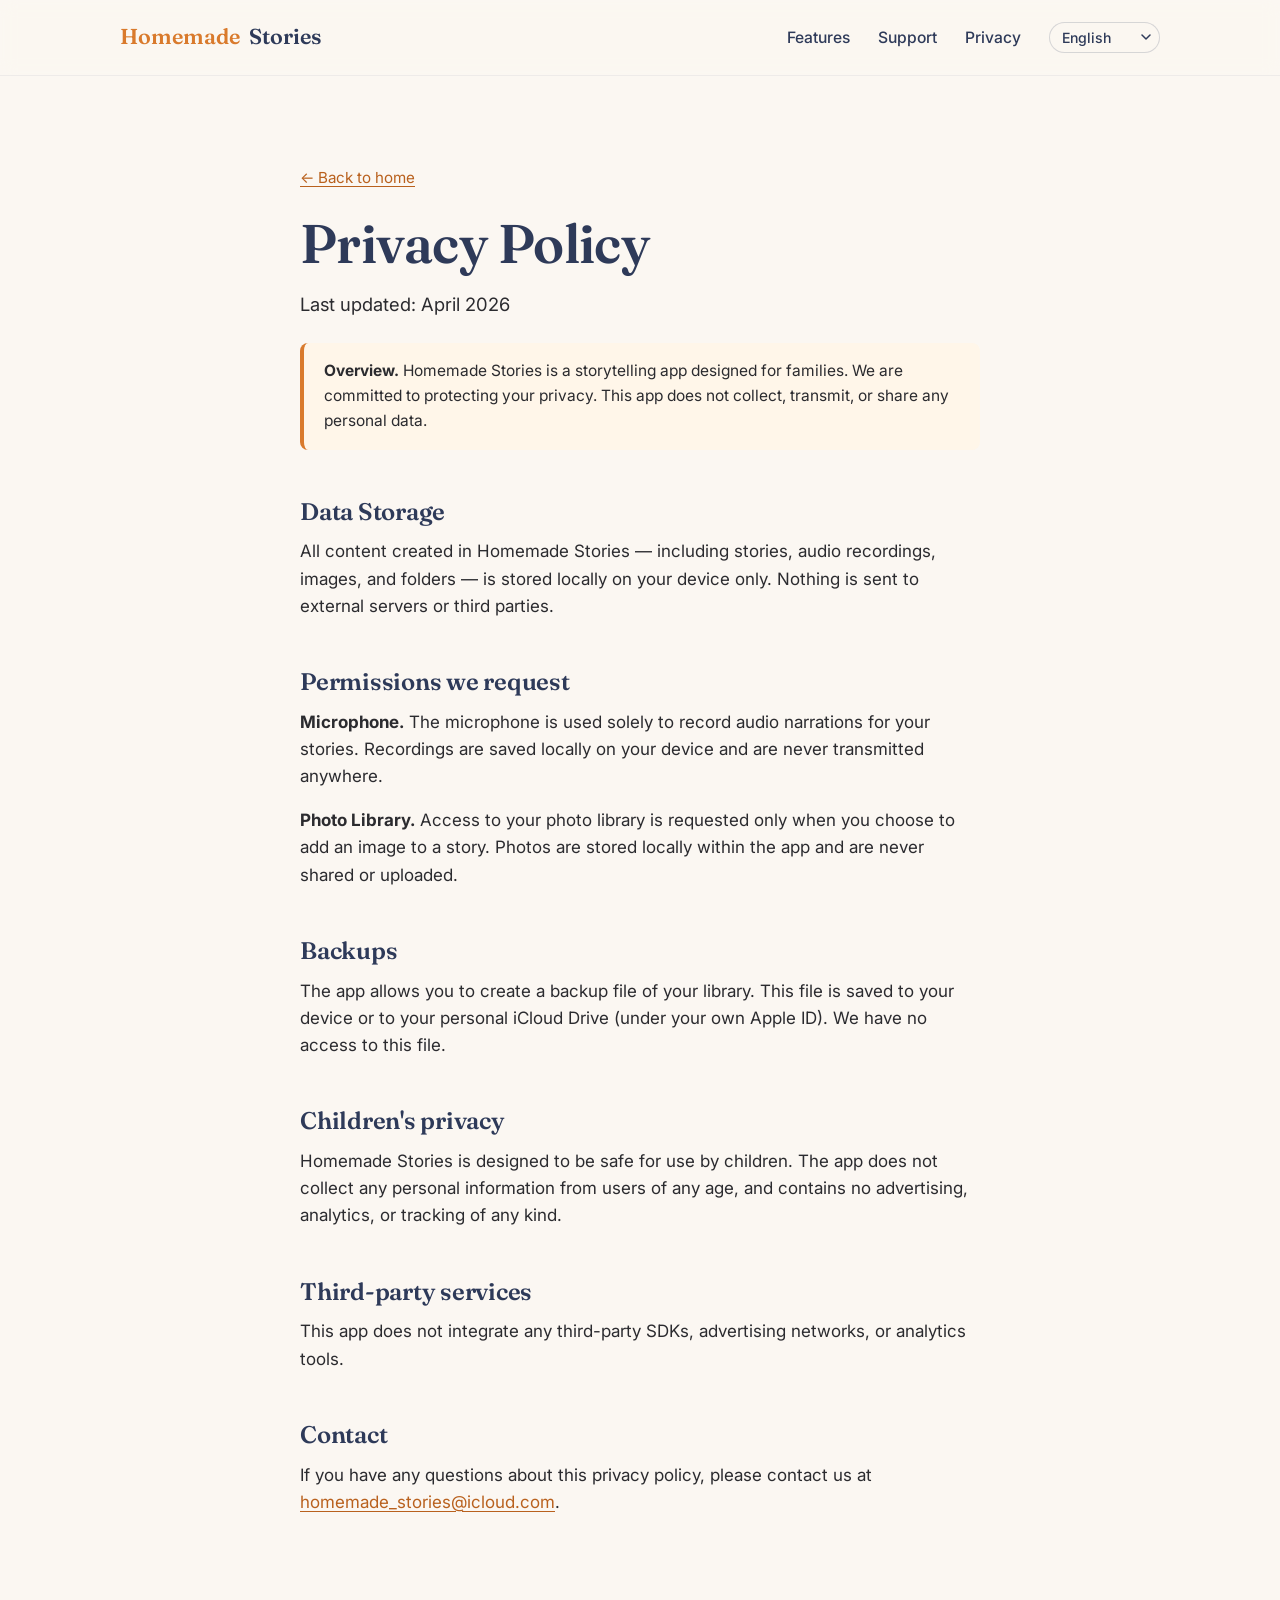
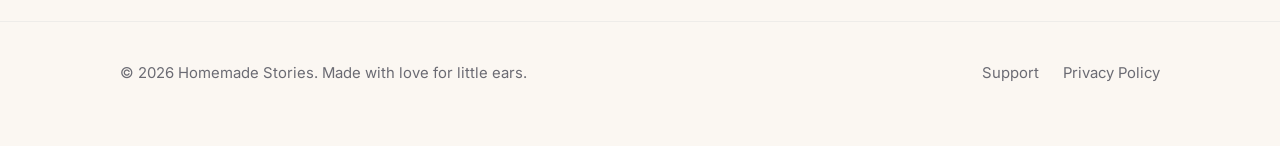
==== privacy.html @ 041660ac "Initial website commit" ====
<!doctype html>
<html lang="en" dir="ltr" data-page="privacy">
<head>
  <meta charset="utf-8" />
  <meta name="viewport" content="width=device-width, initial-scale=1" />
  <title>Privacy Policy — Homemade Stories</title>
  <meta name="description" content="How Homemade Stories handles your data and protects children's privacy." />
  <meta name="theme-color" content="#FBF7F2" />
  <link rel="icon" href="assets/logo.png" type="image/png" />
  <link rel="preconnect" href="https://fonts.googleapis.com" />
  <link rel="preconnect" href="https://fonts.gstatic.com" crossorigin />
  <link rel="stylesheet" href="https://fonts.googleapis.com/css2?family=Fraunces:opsz,wght@9..144,500;9..144,600;9..144,700&family=Inter:wght@400;500;600&display=swap" />
  <link rel="stylesheet" href="styles.css" />
</head>
<body>
  <header class="site-header">
    <div class="container">
      <a href="index.html" class="brand" aria-label="Homemade Stories home">
        <span class="brand-orange">Homemade</span><span>&nbsp;Stories</span>
      </a>
      <nav class="nav" aria-label="Primary">
        <a href="index.html#features" data-i18n="nav.features">Features</a>
        <a href="support.html" data-i18n="nav.support">Support</a>
        <a href="privacy.html" aria-current="page" data-i18n="nav.privacy">Privacy</a>
        <label class="sr-only" for="langSwitcherHeader" data-i18n="nav.lang_label">Choose language</label>
        <select class="lang-switcher" id="langSwitcherHeader" aria-label="Choose language"></select>
      </nav>
    </div>
  </header>

  <main class="page">
    <div class="container">
      <a class="back-link" href="index.html" data-i18n="privacy.back">← Back to home</a>
      <h1 data-i18n="privacy.h1">Privacy Policy</h1>
      <p class="lead" data-i18n="privacy.last_updated">Last updated: April 2026</p>

      <div class="notice" data-i18n-html="privacy.overview_html"><strong>Overview.</strong> Homemade Stories is a storytelling app designed for families. We are committed to protecting your privacy. This app does not collect, transmit, or share any personal data.</div>

      <h2 data-i18n="privacy.data_h2">Data Storage</h2>
      <p data-i18n="privacy.data_body">All content created in Homemade Stories — including stories, audio recordings, images, and folders — is stored locally on your device only. Nothing is sent to external servers or third parties.</p>

      <h2 data-i18n="privacy.perms_h2">Permissions we request</h2>
      <p data-i18n-html="privacy.mic_html"><strong>Microphone.</strong> The microphone is used solely to record audio narrations for your stories. Recordings are saved locally on your device and are never transmitted anywhere.</p>
      <p data-i18n-html="privacy.photo_html"><strong>Photo Library.</strong> Access to your photo library is requested only when you choose to add an image to a story. Photos are stored locally within the app and are never shared or uploaded.</p>

      <h2 data-i18n="privacy.backups_h2">Backups</h2>
      <p data-i18n="privacy.backups_body">The app allows you to create a backup file of your library. This file is saved to your device or to your personal iCloud Drive (under your own Apple ID). We have no access to this file.</p>

      <h2 data-i18n="privacy.children_h2">Children's privacy</h2>
      <p data-i18n="privacy.children_body">Homemade Stories is designed to be safe for use by children. The app does not collect any personal information from users of any age, and contains no advertising, analytics, or tracking of any kind.</p>

      <h2 data-i18n="privacy.thirdparty_h2">Third-party services</h2>
      <p data-i18n="privacy.thirdparty_body">This app does not integrate any third-party SDKs, advertising networks, or analytics tools.</p>

      <h2 data-i18n="privacy.contact_h2">Contact</h2>
      <p data-i18n-html="privacy.contact_html">If you have any questions about this privacy policy, please contact us at <a href="mailto:homemade_stories@icloud.com">homemade_stories@icloud.com</a>.</p>
    </div>
  </main>

  <footer class="site-footer">
    <div class="container">
      <div data-i18n="footer.copyright">© 2026 Homemade Stories. Made with love for little ears.</div>
      <nav aria-label="Footer">
        <a href="support.html" data-i18n="footer.support">Support</a>
        <a href="privacy.html" data-i18n="footer.privacy">Privacy Policy</a>
      </nav>
    </div>
  </footer>

  <script src="translations.js"></script>
  <script src="lang.js"></script>
</body>
</html>
---- styles.css ----
/* Homemade Stories — shared styles */

:root {
  --orange: #D97A2C;
  --orange-dark: #B9611E;
  --navy: #2E3A59;
  --blush: #F4CFC6;
  --mint: #B7D8C6;
  --cream: #FBF7F2;
  --cream-warm: #F5EDE1;
  --ink: #2B2B2F;
  --muted: #6B6B73;
  --card: #FFFFFF;
  --shadow-sm: 0 1px 2px rgba(46, 58, 89, 0.06), 0 2px 8px rgba(46, 58, 89, 0.06);
  --shadow-md: 0 4px 12px rgba(46, 58, 89, 0.08), 0 12px 32px rgba(46, 58, 89, 0.08);
  --radius-sm: 12px;
  --radius-md: 20px;
  --radius-lg: 32px;
  --max-width: 1120px;
  --gutter: clamp(20px, 5vw, 40px);
}

*, *::before, *::after { box-sizing: border-box; }

html { scroll-behavior: smooth; }

body {
  margin: 0;
  font-family: 'Inter', -apple-system, BlinkMacSystemFont, 'Segoe UI', Roboto, sans-serif;
  font-size: 17px;
  line-height: 1.6;
  color: var(--ink);
  background: var(--cream);
  -webkit-font-smoothing: antialiased;
  -moz-osx-font-smoothing: grayscale;
}

img { max-width: 100%; height: auto; display: block; }

h1, h2, h3 {
  font-family: 'Fraunces', 'Playfair Display', Georgia, serif;
  color: var(--navy);
  font-weight: 600;
  letter-spacing: -0.01em;
  margin: 0 0 0.5em;
}

h1 { font-size: clamp(2.1rem, 4.6vw, 3.4rem); line-height: 1.1; }
h2 { font-size: clamp(1.7rem, 3.2vw, 2.4rem); line-height: 1.2; }
h3 { font-size: 1.25rem; line-height: 1.3; }

p { margin: 0 0 1em; color: var(--ink); }
p.lead { font-size: 1.15rem; color: var(--muted); }

a {
  color: var(--orange-dark);
  text-decoration: none;
  transition: color 0.15s ease;
}
a:hover { color: var(--orange); }

:focus-visible {
  outline: 3px solid var(--orange);
  outline-offset: 3px;
  border-radius: 4px;
}

/* Layout helpers */
.container {
  max-width: var(--max-width);
  margin: 0 auto;
  padding: 0 var(--gutter);
}

section { padding: clamp(56px, 9vw, 112px) 0; }

/* Header */
.site-header {
  padding: 20px 0;
  background: var(--cream);
  border-bottom: 1px solid rgba(46, 58, 89, 0.06);
  position: sticky;
  top: 0;
  z-index: 10;
  backdrop-filter: saturate(180%) blur(8px);
  background: rgba(251, 247, 242, 0.88);
}

.site-header .container {
  display: flex;
  align-items: center;
  justify-content: space-between;
  gap: 16px;
}

.brand {
  font-family: 'Fraunces', serif;
  font-size: 1.35rem;
  font-weight: 600;
  color: var(--navy);
  display: flex;
  align-items: baseline;
  gap: 4px;
}
.brand .brand-orange { color: var(--orange); }

.nav {
  display: flex;
  gap: clamp(12px, 3vw, 28px);
  align-items: center;
}
.nav a {
  color: var(--navy);
  font-weight: 500;
  font-size: 0.98rem;
}
.nav a:hover { color: var(--orange); }

/* Hero */
.hero {
  padding-top: clamp(40px, 7vw, 80px);
  padding-bottom: clamp(40px, 7vw, 80px);
  background:
    radial-gradient(circle at 85% 15%, rgba(183, 216, 198, 0.35) 0%, transparent 45%),
    radial-gradient(circle at 10% 90%, rgba(244, 207, 198, 0.4) 0%, transparent 50%),
    var(--cream);
}

.hero .container {
  display: grid;
  grid-template-columns: 1.1fr 0.9fr;
  gap: clamp(32px, 6vw, 72px);
  align-items: center;
}

.hero-copy h1 .accent { color: var(--orange); }
.hero-copy .lead { max-width: 32ch; }

.hero-art {
  position: relative;
}
.hero-art img {
  margin: 0 auto;
  max-width: 440px;
  width: 100%;
  filter: drop-shadow(0 20px 40px rgba(46, 58, 89, 0.12));
}
.hero-art .logo-fallback {
  aspect-ratio: 3 / 4;
  max-width: 440px;
  margin: 0 auto;
  background:
    radial-gradient(circle at 50% 25%, rgba(183, 216, 198, 0.5), transparent 60%),
    linear-gradient(180deg, #fff, var(--cream-warm));
  border-radius: var(--radius-lg);
  display: grid;
  place-items: center;
  color: var(--muted);
  font-family: 'Fraunces', serif;
  font-size: 1.1rem;
  text-align: center;
  padding: 24px;
  box-shadow: var(--shadow-md);
}

.cta-row {
  display: flex;
  flex-wrap: wrap;
  gap: 16px;
  align-items: center;
  margin-top: 28px;
}

/* Buttons */
.btn {
  display: inline-flex;
  align-items: center;
  gap: 10px;
  padding: 14px 24px;
  border-radius: 999px;
  font-weight: 600;
  font-size: 1rem;
  line-height: 1;
  transition: transform 0.15s ease, background 0.15s ease, box-shadow 0.15s ease;
  cursor: pointer;
  border: none;
}
.btn-primary {
  background: var(--navy);
  color: #fff;
  box-shadow: var(--shadow-sm);
}
.btn-primary:hover {
  background: #1f2843;
  color: #fff;
  transform: translateY(-1px);
  box-shadow: var(--shadow-md);
}
.btn-ghost {
  color: var(--navy);
  background: transparent;
  border: 1px solid rgba(46, 58, 89, 0.15);
}
.btn-ghost:hover {
  background: rgba(46, 58, 89, 0.05);
  color: var(--navy);
}

.apple-icon {
  width: 18px;
  height: 18px;
  fill: currentColor;
  flex-shrink: 0;
}

/* Emphasis band */
.emphasis {
  background: var(--cream-warm);
  text-align: center;
}
.emphasis .container { max-width: 760px; }
.emphasis p.lead {
  font-size: 1.2rem;
  color: var(--navy);
  opacity: 0.85;
}

/* Feature grid */
.features {
  background: var(--cream);
}
.features-grid {
  display: grid;
  grid-template-columns: repeat(auto-fit, minmax(260px, 1fr));
  gap: 24px;
  margin-top: 40px;
}
.feature-card {
  background: var(--card);
  padding: 32px 28px;
  border-radius: var(--radius-md);
  box-shadow: var(--shadow-sm);
  border: 1px solid rgba(46, 58, 89, 0.04);
  transition: transform 0.2s ease, box-shadow 0.2s ease;
}
.feature-card:hover {
  transform: translateY(-2px);
  box-shadow: var(--shadow-md);
}
.feature-icon {
  width: 48px;
  height: 48px;
  border-radius: 14px;
  background: var(--blush);
  display: grid;
  place-items: center;
  margin-bottom: 20px;
  color: var(--orange-dark);
}
.feature-card:nth-child(2) .feature-icon { background: var(--mint); color: #3e7a60; }
.feature-card:nth-child(3) .feature-icon { background: #E6E1F3; color: #5A4A8A; }
.feature-icon svg { width: 24px; height: 24px; }
.feature-card h3 { margin-bottom: 8px; }
.feature-card p { color: var(--muted); margin: 0; }

/* Closing CTA */
.cta-band {
  background: linear-gradient(135deg, var(--navy) 0%, #3B4A6F 100%);
  color: #fff;
  text-align: center;
  padding: clamp(56px, 8vw, 96px) 0;
}
.cta-band h2 { color: #fff; }
.cta-band p { color: rgba(255, 255, 255, 0.82); max-width: 520px; margin: 0 auto 32px; }
.cta-band .btn-primary {
  background: var(--orange);
}
.cta-band .btn-primary:hover {
  background: var(--orange-dark);
}

/* Footer */
.site-footer {
  padding: 40px 0 60px;
  background: var(--cream);
  border-top: 1px solid rgba(46, 58, 89, 0.06);
  color: var(--muted);
  font-size: 0.93rem;
}
.site-footer .container {
  display: flex;
  flex-wrap: wrap;
  gap: 16px 28px;
  align-items: center;
  justify-content: space-between;
}
.site-footer nav {
  display: flex;
  gap: 24px;
  flex-wrap: wrap;
}
.site-footer a { color: var(--muted); }
.site-footer a:hover { color: var(--navy); }

/* Sub-page content (support / privacy) */
.page {
  padding: clamp(48px, 7vw, 88px) 0;
  background: var(--cream);
}
.page .container { max-width: 760px; }
.page h1 { margin-bottom: 16px; }
.page h2 { margin-top: 2em; font-size: 1.5rem; }
.page h3 { margin-top: 1.6em; }
.page p, .page li { color: var(--ink); }
.page a { color: var(--orange-dark); text-decoration: underline; text-underline-offset: 3px; }

.faq {
  margin-top: 40px;
  display: grid;
  gap: 16px;
}
.faq details {
  background: var(--card);
  border-radius: var(--radius-sm);
  padding: 18px 22px;
  box-shadow: var(--shadow-sm);
  border: 1px solid rgba(46, 58, 89, 0.05);
}
.faq summary {
  cursor: pointer;
  font-weight: 600;
  color: var(--navy);
  font-family: 'Fraunces', serif;
  font-size: 1.1rem;
  list-style: none;
  display: flex;
  justify-content: space-between;
  align-items: center;
}
.faq summary::-webkit-details-marker { display: none; }
.faq summary::after {
  content: '+';
  font-size: 1.4rem;
  color: var(--orange);
  transition: transform 0.2s ease;
}
.faq details[open] summary::after { content: '–'; }
.faq details[open] { box-shadow: var(--shadow-md); }
.faq p { margin-top: 12px; color: var(--muted); }

.notice {
  background: #FFF6E9;
  border-left: 4px solid var(--orange);
  padding: 16px 20px;
  border-radius: 8px;
  margin: 24px 0;
  color: var(--ink);
  font-size: 0.97rem;
}

.back-link {
  display: inline-flex;
  align-items: center;
  gap: 6px;
  color: var(--muted);
  font-size: 0.95rem;
  margin-bottom: 24px;
}
.back-link:hover { color: var(--orange); }

/* Responsive */
@media (max-width: 860px) {
  .hero .container {
    grid-template-columns: 1fr;
    text-align: center;
  }
  .hero-copy .lead { margin-left: auto; margin-right: auto; }
  .hero-art { order: -1; }
  .hero-art img, .hero-art .logo-fallback { max-width: 320px; }
  .cta-row { justify-content: center; }
}

@media (max-width: 520px) {
  .nav { gap: 14px; }
  .nav a { font-size: 0.92rem; }
  .site-footer .container { justify-content: center; text-align: center; }
}

@media (prefers-reduced-motion: reduce) {
  *, *::before, *::after {
    animation-duration: 0.001ms !important;
    transition-duration: 0.001ms !important;
    scroll-behavior: auto !important;
  }
}

/* Screen-reader only */
.sr-only {
  position: absolute;
  width: 1px;
  height: 1px;
  padding: 0;
  margin: -1px;
  overflow: hidden;
  clip: rect(0,0,0,0);
  white-space: nowrap;
  border: 0;
}

/* Language switcher */
.lang-switcher {
  appearance: none;
  -webkit-appearance: none;
  background: transparent url("data:image/svg+xml,%3Csvg xmlns='http://www.w3.org/2000/svg' width='10' height='6' viewBox='0 0 10 6'%3E%3Cpath d='M1 1l4 4 4-4' stroke='%232E3A59' stroke-width='1.5' fill='none' stroke-linecap='round' stroke-linejoin='round'/%3E%3C/svg%3E") no-repeat right 8px center;
  border: 1px solid rgba(46, 58, 89, 0.18);
  border-radius: 999px;
  padding: 6px 28px 6px 12px;
  font-family: inherit;
  font-size: 0.88rem;
  font-weight: 500;
  color: var(--navy);
  cursor: pointer;
  transition: border-color 0.15s ease, background-color 0.15s ease;
  min-width: 80px;
}
.lang-switcher:hover {
  border-color: rgba(46, 58, 89, 0.35);
  background-color: rgba(46, 58, 89, 0.04);
}
.lang-switcher:focus-visible {
  outline: 3px solid var(--orange);
  outline-offset: 2px;
}
/* Flip dropdown arrow for RTL */
html[dir="rtl"] .lang-switcher {
  background-position: left 8px center;
  padding: 6px 12px 6px 28px;
}

/* RTL layout adjustments */
html[dir="rtl"] .site-header .container,
html[dir="rtl"] .cta-row,
html[dir="rtl"] .nav,
html[dir="rtl"] .site-footer .container,
html[dir="rtl"] .site-footer nav {
  flex-direction: row-reverse;
}
html[dir="rtl"] .hero .container {
  direction: rtl;
}
html[dir="rtl"] .back-link {
  flex-direction: row-reverse;
}
html[dir="rtl"] .faq summary {
  flex-direction: row-reverse;
}
html[dir="rtl"] .feature-card {
  text-align: right;
}
html[dir="rtl"] .emphasis,
html[dir="rtl"] .cta-band {
  direction: rtl;
}
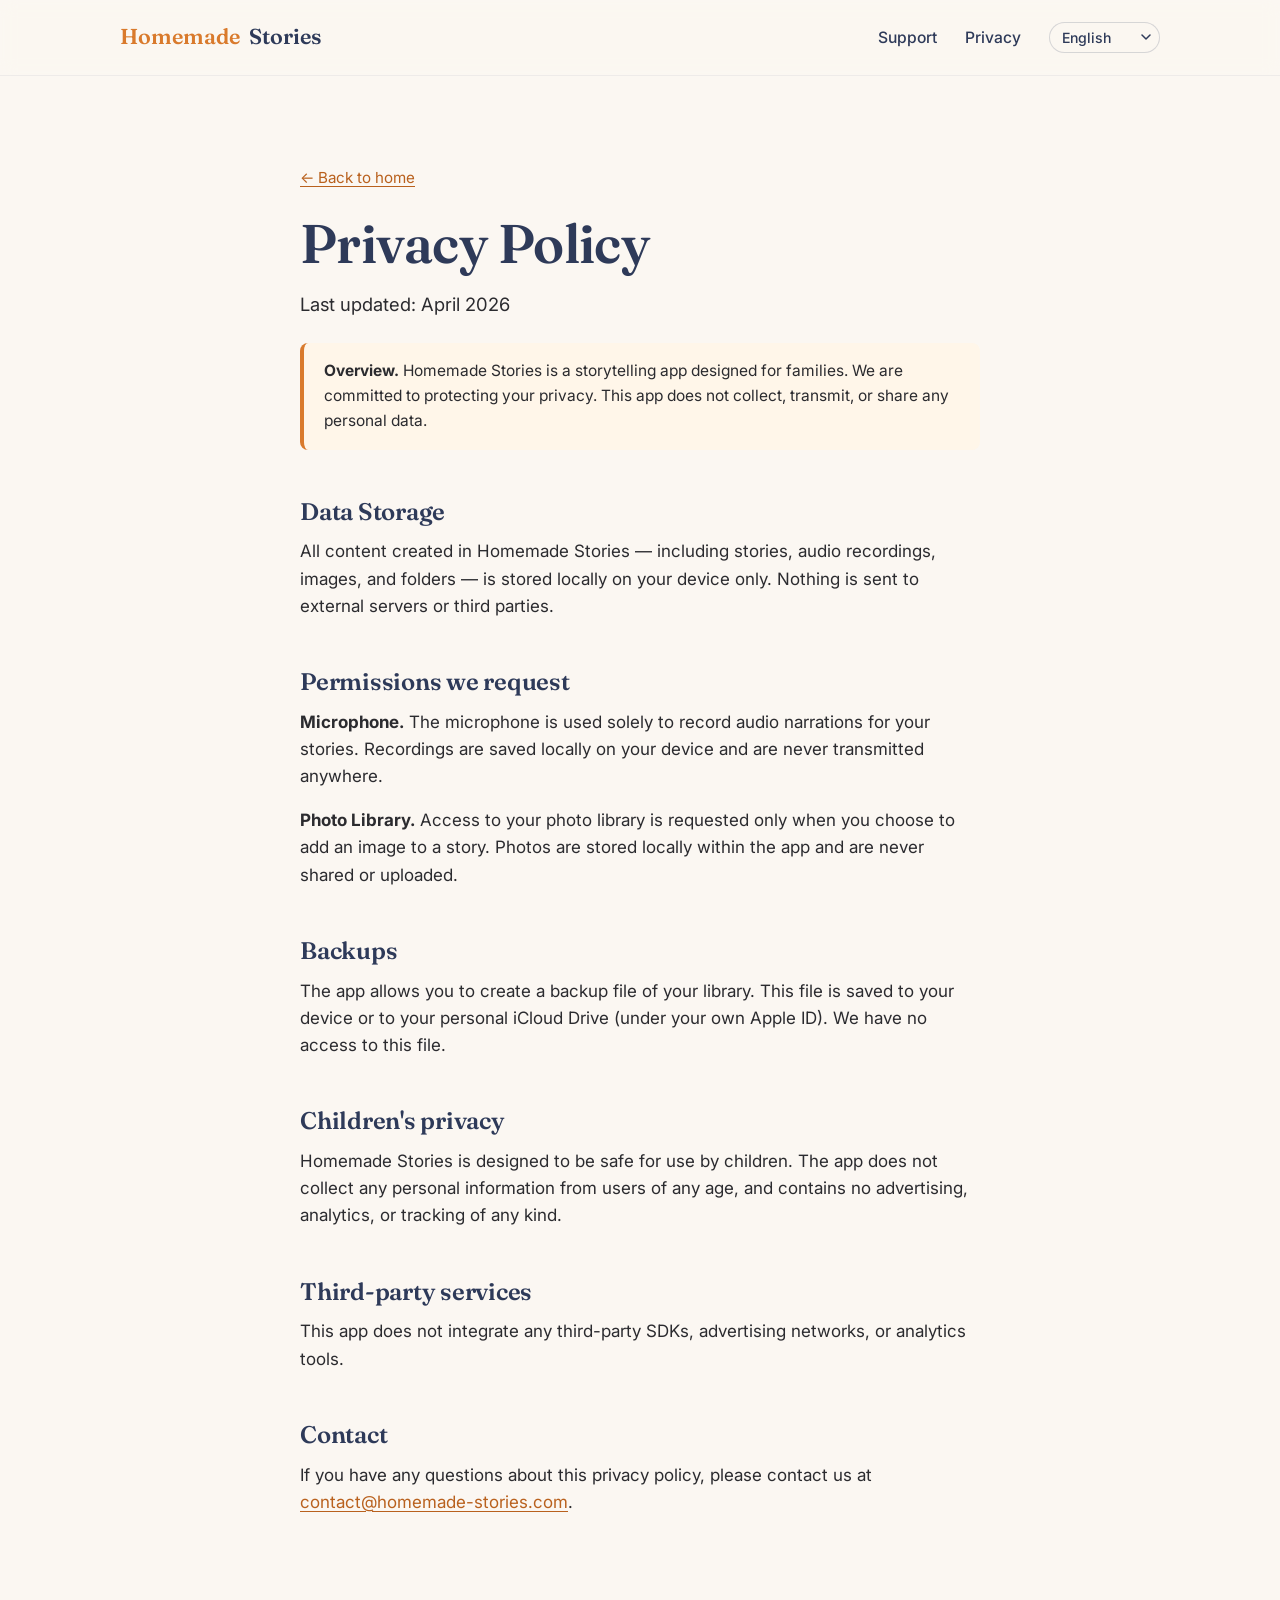
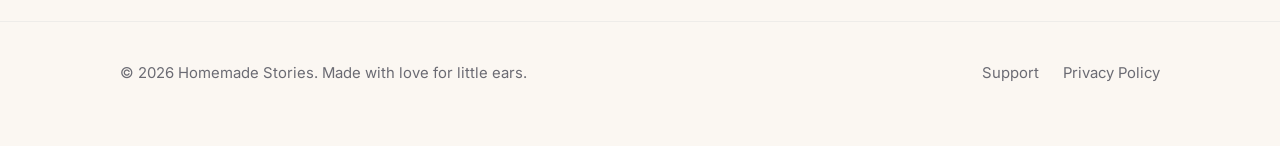
==== commit 321eb36a: "Use contact@homemade-stories.com; remove Features nav link" ====
--- a/privacy.html
+++ b/privacy.html
@@ -10,7 +10,7 @@
   <link rel="preconnect" href="https://fonts.googleapis.com" />
   <link rel="preconnect" href="https://fonts.gstatic.com" crossorigin />
   <link rel="stylesheet" href="https://fonts.googleapis.com/css2?family=Fraunces:opsz,wght@9..144,500;9..144,600;9..144,700&family=Inter:wght@400;500;600&display=swap" />
-  <link rel="stylesheet" href="styles.css" />
+  <link rel="stylesheet" href="styles.css?v=3" />
 </head>
 <body>
   <header class="site-header">
@@ -19,7 +19,6 @@
         <span class="brand-orange">Homemade</span><span>&nbsp;Stories</span>
       </a>
       <nav class="nav" aria-label="Primary">
-        <a href="index.html#features" data-i18n="nav.features">Features</a>
         <a href="support.html" data-i18n="nav.support">Support</a>
         <a href="privacy.html" aria-current="page" data-i18n="nav.privacy">Privacy</a>
         <label class="sr-only" for="langSwitcherHeader" data-i18n="nav.lang_label">Choose language</label>
@@ -53,7 +52,7 @@
       <p data-i18n="privacy.thirdparty_body">This app does not integrate any third-party SDKs, advertising networks, or analytics tools.</p>
 
       <h2 data-i18n="privacy.contact_h2">Contact</h2>
-      <p data-i18n-html="privacy.contact_html">If you have any questions about this privacy policy, please contact us at <a href="mailto:homemade_stories@icloud.com">homemade_stories@icloud.com</a>.</p>
+      <p data-i18n-html="privacy.contact_html">If you have any questions about this privacy policy, please contact us at <a href="mailto:contact@homemade-stories.com">contact@homemade-stories.com</a>.</p>
     </div>
   </main>
 
--- a/styles.css
+++ b/styles.css
@@ -91,6 +91,8 @@
   align-items: center;
   justify-content: space-between;
   gap: 16px;
+  flex-wrap: wrap;
+  row-gap: 8px;
 }
 
 .brand {
@@ -381,9 +383,35 @@
 }
 
 @media (max-width: 520px) {
-  .nav { gap: 14px; }
-  .nav a { font-size: 0.92rem; }
+  .brand { font-size: 1.1rem; }
+  .nav { gap: 10px; }
+  .nav a { font-size: 0.88rem; }
+  .lang-switcher { max-width: 110px; }
   .site-footer .container { justify-content: center; text-align: center; }
+}
+
+@media (max-width: 560px) {
+  .site-header .container {
+    justify-content: center;
+    text-align: center;
+  }
+  .brand {
+    width: 100%;
+    text-align: center;
+    font-size: 1.1rem;
+  }
+  .nav {
+    width: 100%;
+    justify-content: center;
+    gap: 12px;
+    flex-wrap: wrap;
+  }
+  .nav a { font-size: 0.9rem; }
+  .lang-switcher {
+    max-width: 110px;
+    font-size: 0.85rem;
+    padding: 4px 8px 4px 24px;
+  }
 }
 
 @media (prefers-reduced-motion: reduce) {
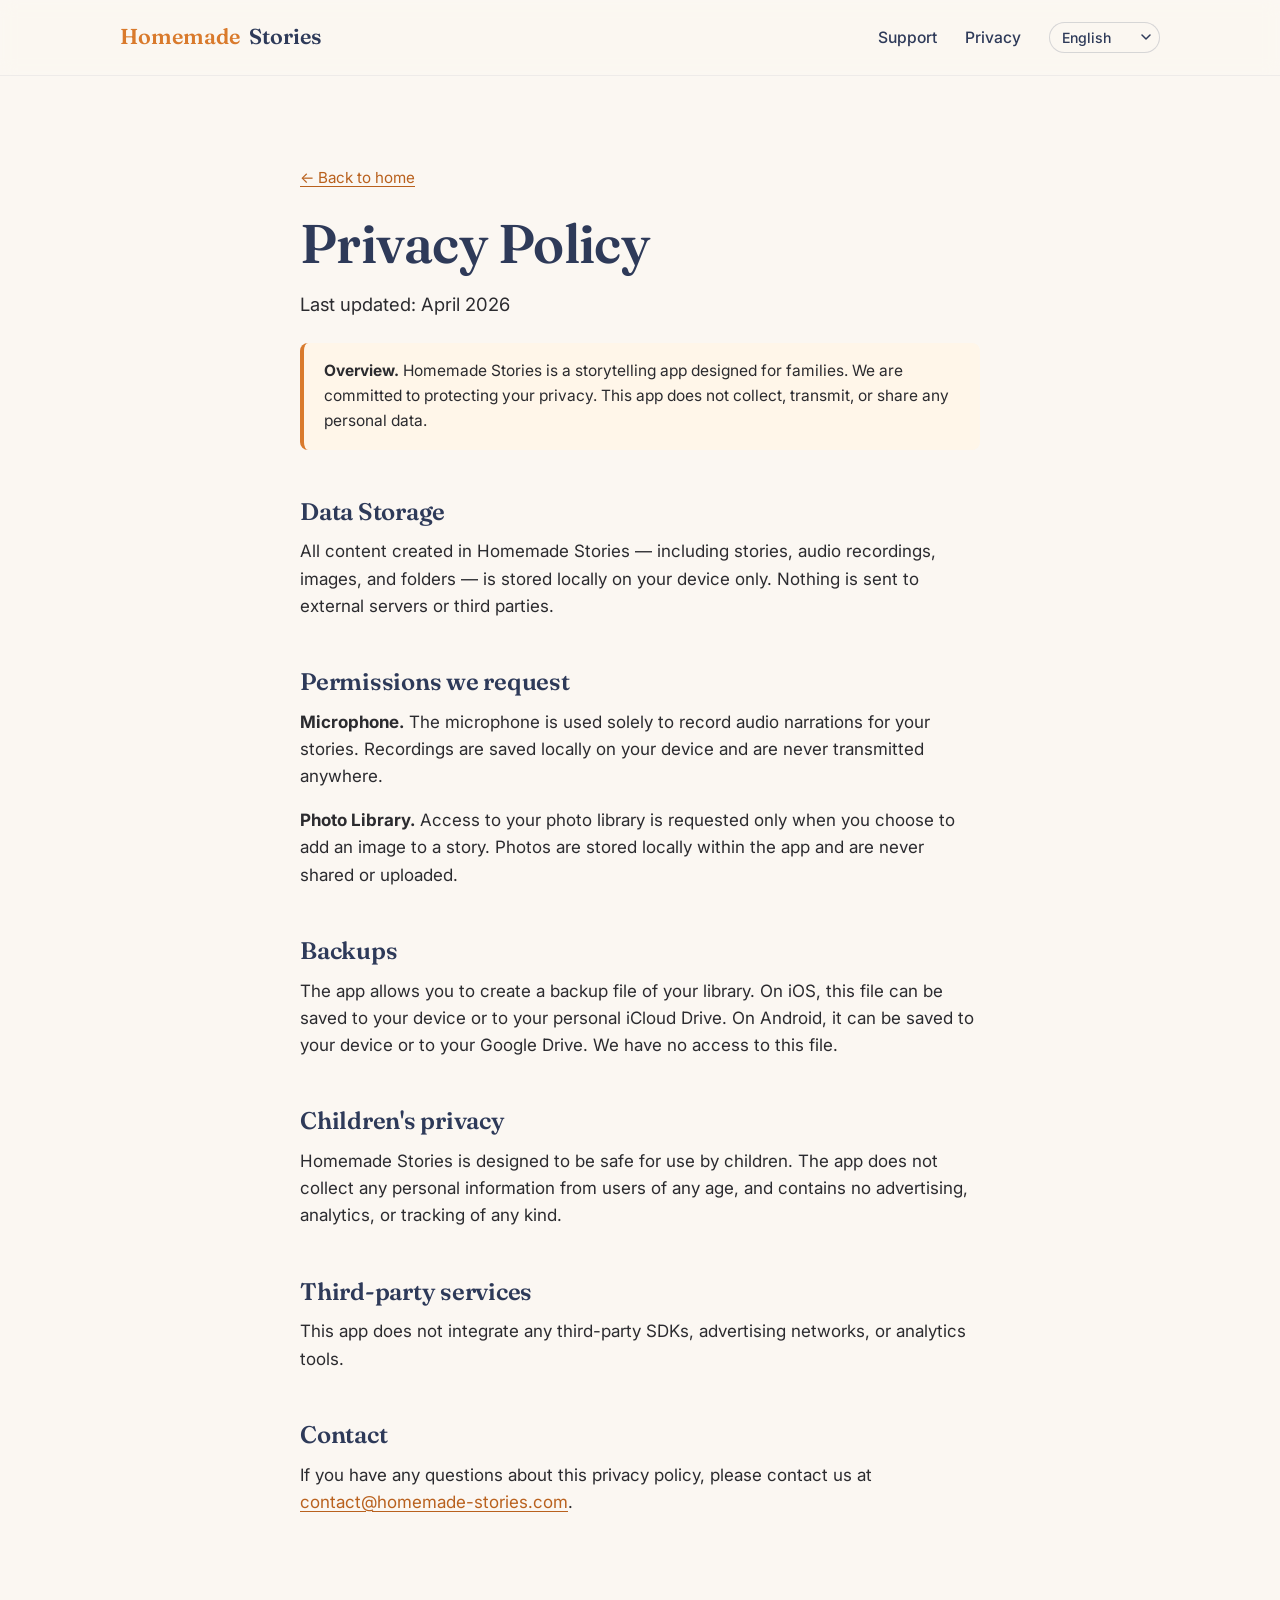
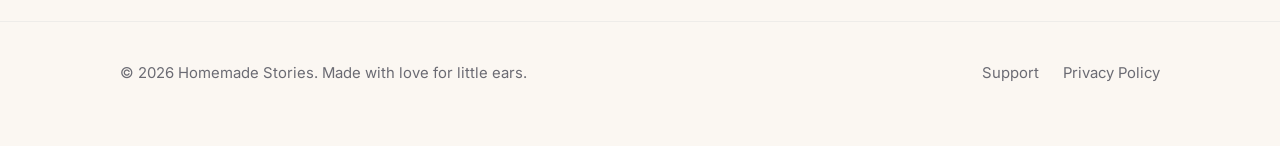
==== commit ce2fe261: "Update privacy policy Backups section to cover iOS and Android Replaces the iOS-only iCloud Drive re" ====
--- a/privacy.html
+++ b/privacy.html
@@ -43,7 +43,7 @@
       <p data-i18n-html="privacy.photo_html"><strong>Photo Library.</strong> Access to your photo library is requested only when you choose to add an image to a story. Photos are stored locally within the app and are never shared or uploaded.</p>
 
       <h2 data-i18n="privacy.backups_h2">Backups</h2>
-      <p data-i18n="privacy.backups_body">The app allows you to create a backup file of your library. This file is saved to your device or to your personal iCloud Drive (under your own Apple ID). We have no access to this file.</p>
+      <p data-i18n="privacy.backups_body">The app allows you to create a backup file of your library. On iOS, this file can be saved to your device or to your personal iCloud Drive. On Android, it can be saved to your device or to your Google Drive. We have no access to this file.</p>
 
       <h2 data-i18n="privacy.children_h2">Children's privacy</h2>
       <p data-i18n="privacy.children_body">Homemade Stories is designed to be safe for use by children. The app does not collect any personal information from users of any age, and contains no advertising, analytics, or tracking of any kind.</p>
--- a/styles.css
+++ b/styles.css
@@ -279,6 +279,29 @@
 }
 .cta-band .btn-primary:hover {
   background: var(--orange-dark);
+}
+
+/* Android coming-soon pill */
+.btn-android-soon {
+  display: inline-flex;
+  align-items: center;
+  gap: 10px;
+  padding: 14px 24px;
+  border-radius: 999px;
+  font-weight: 600;
+  font-size: 1rem;
+  line-height: 1;
+  cursor: default;
+  border: 1.5px dashed rgba(46, 58, 89, 0.28);
+  background: transparent;
+  color: var(--muted);
+  opacity: 0.75;
+  user-select: none;
+}
+/* On the dark CTA band, lighten the pill */
+.btn-android-soon--dark {
+  border-color: rgba(255, 255, 255, 0.35);
+  color: rgba(255, 255, 255, 0.65);
 }
 
 /* Footer */
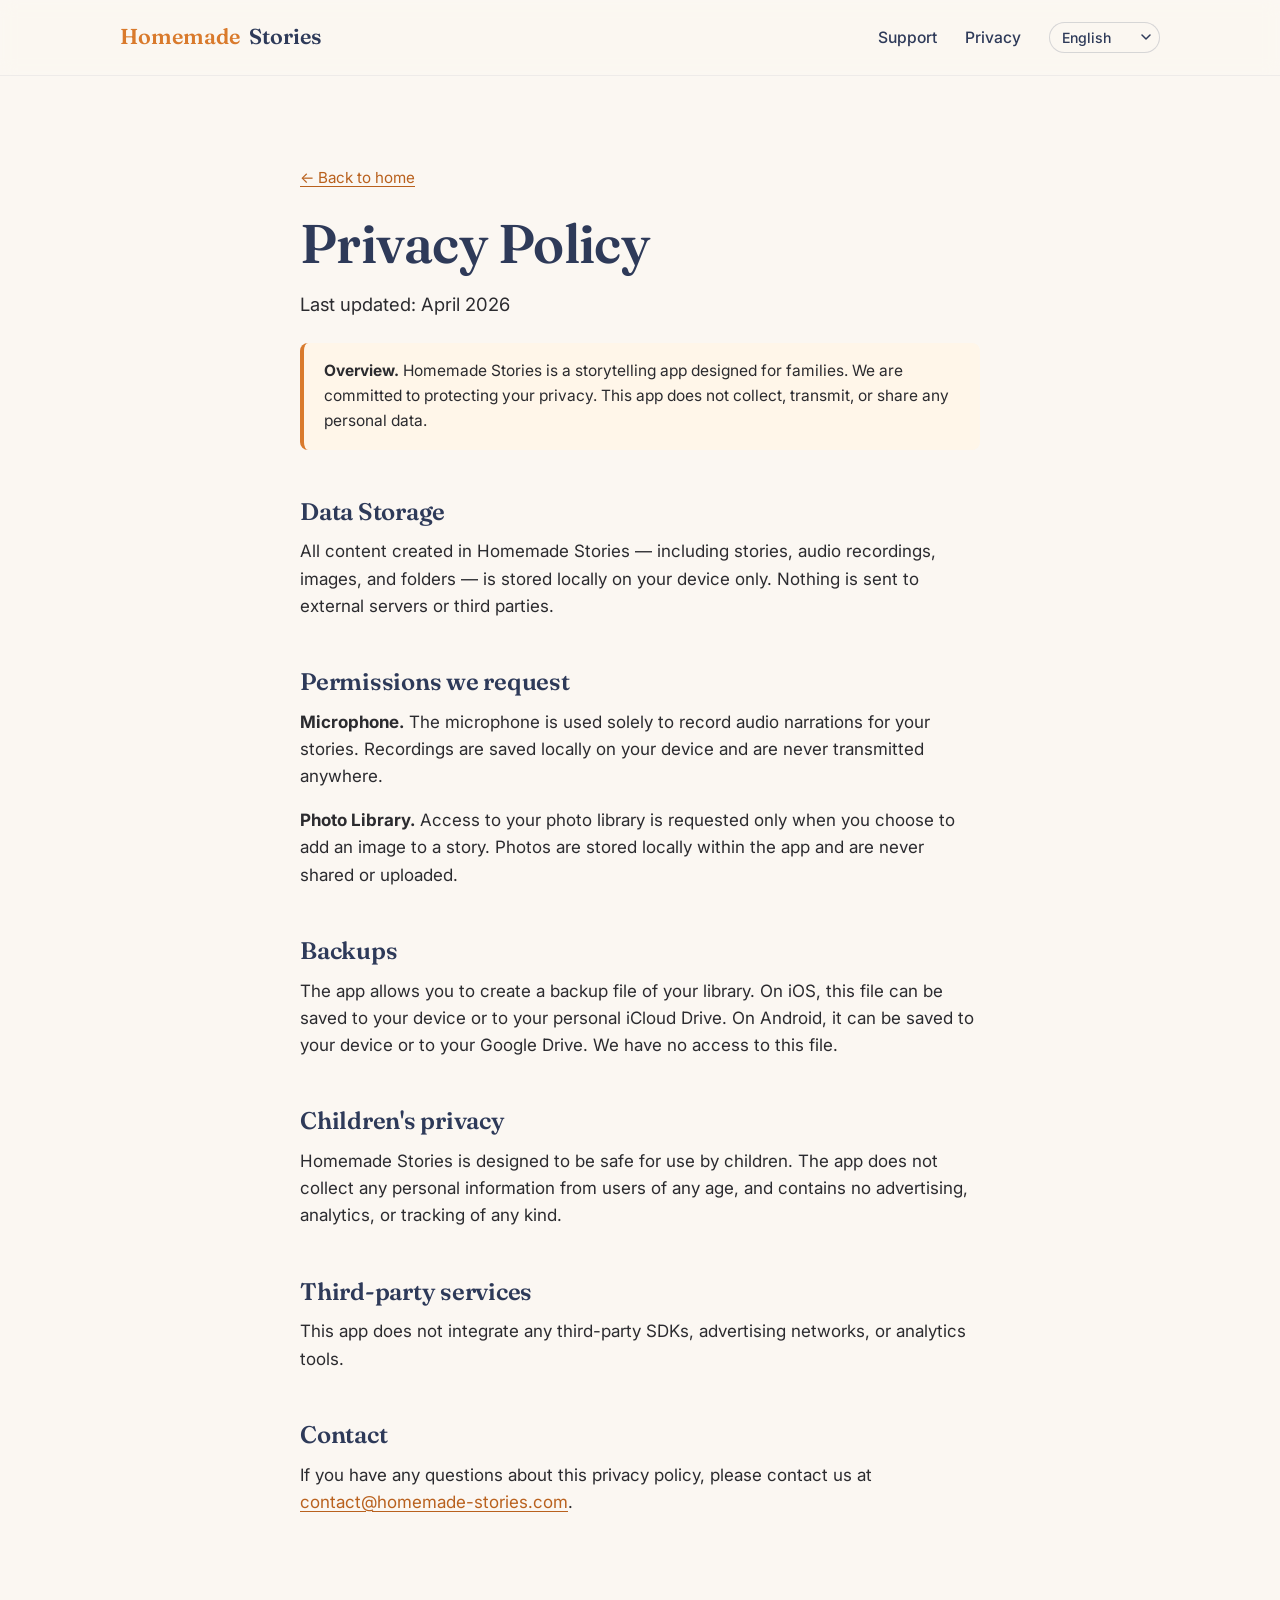
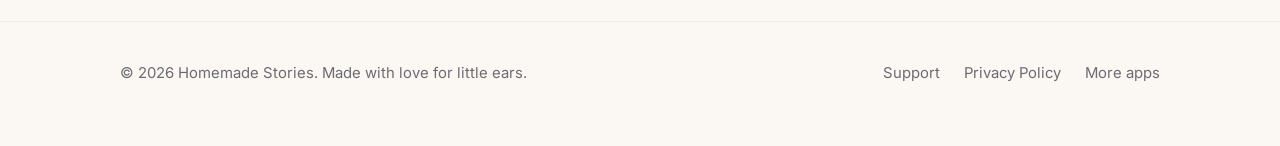
==== commit 354c50f2: "Add "More apps" footer link to homemade-apps.com across all pages and languages Co-Authored-By: Clau" ====
--- a/privacy.html
+++ b/privacy.html
@@ -62,6 +62,7 @@
       <nav aria-label="Footer">
         <a href="support.html" data-i18n="footer.support">Support</a>
         <a href="privacy.html" data-i18n="footer.privacy">Privacy Policy</a>
+        <a href="https://homemade-apps.com" data-i18n="footer.more_apps">More apps</a>
       </nav>
     </div>
   </footer>
